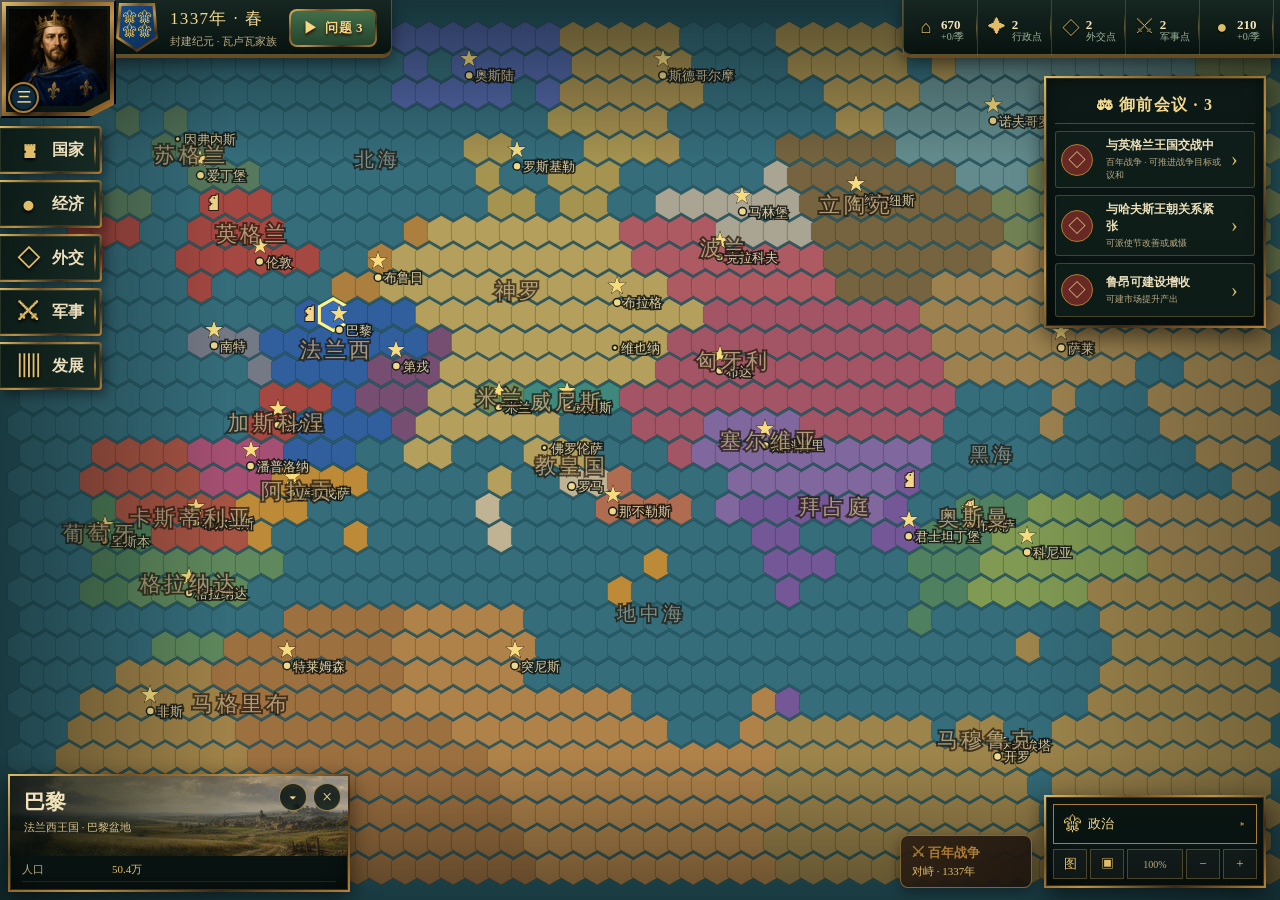
==== prototype/hifi/index.html @ 109cd319 "feat(struggle): 统一局势入口为右下角悬浮组件 + 统一局势界面 回应反馈 #1/#2：把分散的局势入口（军事作战室 / 御前会议国家使命·世界局势） 收拢成单一入口。  #1 浮窗入口" ====
<!doctype html>
<html lang="zh-CN">
<head>
  <meta charset="utf-8">
  <meta name="viewport" content="width=device-width, initial-scale=1, viewport-fit=cover">
  <title>帝国的代价｜高保真界面原型</title>
  <link rel="stylesheet" href="styles/tokens.css">
  <link rel="stylesheet" href="styles/layout.css">
  <link rel="stylesheet" href="styles/components.css">
</head>
<body>
  <main class="game-shell" id="game">
    <section class="map-stage" aria-label="欧洲与北非地图">
      <svg class="map-svg" id="mapSvg" viewBox="0 0 1050 720" preserveAspectRatio="xMidYMid slice" aria-label="真实轮廓六边形地图"></svg>
      <div class="map-wash"></div>
    </section>

    <button class="ruler-plaque" id="rulerPlaque" aria-label="查看法兰西王国">
      <img class="ruler-portrait" id="rulerPortrait" src="../../assets/ui/ruler-philip-vi.png" alt="腓力六世">
      <span class="ruler-level">三</span>
    </button>

    <header class="top-command-bar">
      <div class="chronicle">
        <div class="shield" id="countryShield" aria-label="法兰西王国盾徽"><span>⚜</span><span>⚜</span><span>⚜</span><span>⚜</span></div>
        <div class="date-plaque">
          <div class="date-main" id="dateMain">1337年 · 春</div>
          <div class="date-era" id="dateEra">封建纪元 · 瓦卢瓦王朝</div>
        </div>
        <button class="season-control" id="seasonControl" type="button" title="结束季度">
          <span class="season-icon" id="seasonIcon">▶</span>
          <span class="season-text" id="seasonText">结束季度</span>
        </button>
      </div>
      <div class="resource-strip" aria-label="国家资源">
        <div class="resource-token" data-resource="food"><span class="resource-icon">⌂</span><span class="resource-total">120</span><span class="resource-trend">粮食</span></div>
        <div class="resource-token" data-resource="administrative"><span class="resource-icon">✦</span><span class="resource-total">4</span><span class="resource-trend">行政点</span></div>
        <div class="resource-token" data-resource="diplomatic"><span class="resource-icon">◇</span><span class="resource-total">3</span><span class="resource-trend">外交点</span></div>
        <div class="resource-token" data-resource="militaryPoint"><span class="resource-icon">⚔</span><span class="resource-total">3</span><span class="resource-trend">军事点</span></div>
        <div class="resource-token" data-resource="money"><span class="resource-icon">●</span><span class="resource-total">812</span><span class="resource-trend">金钱</span></div>
        <div class="resource-token" data-resource="military"><span class="resource-icon">▣</span><span class="resource-total">240</span><span class="resource-trend">军需</span></div>
        <div class="resource-token" data-resource="legitimacy"><span class="resource-icon">♛</span><span class="resource-total">78</span><span class="resource-trend">合法性</span></div>
      </div>
    </header>

    <nav class="system-rail" aria-label="主要系统">
      <button class="system-button" data-system="国家"><span class="system-glyph">♜</span><span class="system-label">国家</span></button>
      <button class="system-button" data-system="经济"><span class="system-glyph">●</span><span class="system-label">经济</span></button>
      <button class="system-button" data-system="外交"><span class="system-glyph">◇</span><span class="system-label">外交</span></button>
      <button class="system-button" data-system="军事"><span class="system-glyph">⚔</span><span class="system-label">军事</span></button>
      <button class="system-button" data-system="发展"><span class="system-glyph">▥</span><span class="system-label">发展</span></button>
    </nav>

    <aside class="system-drawer metal-frame rivet" id="systemDrawer" aria-hidden="true">
      <div class="drawer-title"><span id="drawerTitle">国家</span><button class="drawer-close" id="drawerClose" aria-label="关闭">×</button></div>
      <div id="drawerBody"></div>
    </aside>

    <aside class="issue-panel metal-frame" id="issuePanel">
      <div class="issue-heading" id="issueHeading">问题与对象</div>
      <div id="issueList"></div>
    </aside>
    <aside class="army-drawer metal-frame" id="armyDrawer" aria-hidden="true">
      <div class="drawer-title"><span id="armyDrawerTitle">军团</span><button class="drawer-close" id="armyDrawerClose" aria-label="关闭">×</button></div>
      <div id="armyDrawerBody"></div>
    </aside>

    <aside class="province-panel metal-frame province-mini" id="provincePanel" aria-hidden="false">
      <div class="province-banner" id="provinceBanner">
        <button class="province-close" id="provinceClose" type="button" aria-label="关闭地块详情" title="关闭地块详情">×</button>
        <button class="province-toggle" id="provinceToggle" type="button" data-province-toggle aria-label="展开地块详情" title="展开地块详情">▾</button>
        <div class="province-name" id="provinceName">巴黎</div>
        <div class="province-region" id="provinceRegion">法兰西王国 · 巴黎盆地</div>
      </div>
      <div class="province-data">
        <div class="data-row"><span>气候</span><b id="provinceClimate">温带</b><i></i></div>
        <div class="data-row"><span>人口</span><b id="provincePopulation">50.4万</b><i></i></div>
        <div class="data-row"><span>产出</span><b id="provinceOutput">谷物</b><i></i></div>
        <div class="data-row"><span>控制度</span><b id="provinceControl">85%</b><i></i></div>
        <div class="data-row"><span>发展度</span><b id="provinceDevelopment">64</b><i></i></div>
        <div class="data-row"><span>文化</span><b id="provinceCulture">法兰西</b><i></i></div>
        <div class="data-row"><span>宗教</span><b id="provinceReligion">天主教</b><i></i></div>
      </div>
      <div class="province-actions" id="provinceActions"></div>
    </aside>

    <aside class="map-tools metal-frame">
      <button class="mode-dial-current" id="modeDialCurrent" type="button" data-mode-dial title="切换地图模式"><span>⚜</span>政治<i class="mode-dial-caret">▸</i></button>
      <div class="mode-dial" id="modeDial">
        <div class="mode-group">
          <div class="mode-group-title">政治</div>
          <button class="lens active" data-mode="political"><span>⚜</span>政治</button>
          <button class="lens" data-mode="government"><span>◆</span>政体</button>
          <button class="lens" data-mode="dynasty"><span>♛</span>家族</button>
          <button class="lens" data-mode="estates"><span>♟</span>阶层</button>
          <button class="lens" data-mode="religion"><span>✝</span>宗教</button>
        </div>
        <div class="mode-group">
          <div class="mode-group-title">地理</div>
          <button class="lens" data-mode="terrain"><span>▲</span>地形</button>
        </div>
        <div class="mode-group">
          <div class="mode-group-title">经济</div>
          <button class="lens" data-mode="population"><span>人</span>人口</button>
          <button class="lens" data-mode="goods"><span>●</span>产出</button>
          <button class="lens" data-mode="trade"><span>⇄</span>贸易</button>
        </div>
        <div class="mode-group">
          <div class="mode-group-title">军事</div>
          <button class="lens" data-mode="military"><span>⚔</span>军事</button>
        </div>
      </div>
      <div class="mini-map collapsed" id="miniMap">
        <svg class="mini-map-svg" id="miniMapSvg" viewBox="0 0 1050 720" aria-label="地图缩略图"></svg>
      </div>
      <div class="map-tool-footer">
        <button id="legendToggle" title="展开图例">图</button>
        <button id="miniMapToggle" title="展开/收起缩略图">▣</button>
        <span class="zoom-readout" id="zoomReadout">100%</span>
        <button id="zoomOut" title="缩小">−</button>
        <button id="zoomIn" title="放大">+</button>
      </div>
      <div class="map-legend" id="mapLegend"></div>
    </aside>

    <aside class="struggle-dock" id="struggleDock" aria-label="当前局势"></aside>

    <div class="toast metal-frame" id="toast" role="status"></div>
  </main>

  <div class="modal-layer" id="countryModal" aria-hidden="true">
    <section class="state-dialog metal-frame" role="dialog" aria-modal="true" aria-labelledby="countryModalTitle">
      <button class="dialog-close" data-close-dialog="countryModal" aria-label="关闭">×</button>
      <header class="state-dialog-head">
        <div class="dialog-emblem" id="countryModalEmblem">⚜</div>
        <div><h2 id="countryModalTitle">法兰西王国</h2><p id="countryModalSubtitle"></p></div>
      </header>
      <div class="state-dialog-body" id="countryModalBody"></div>
      <footer class="state-dialog-actions"><button class="dialog-command" id="openCountrySelect">切换国家</button></footer>
    </section>
  </div>

  <div class="modal-layer" id="countrySelectModal" aria-hidden="true">
    <section class="country-select-dialog metal-frame" role="dialog" aria-modal="true" aria-labelledby="countrySelectTitle">
      <button class="dialog-close" data-close-dialog="countrySelectModal" aria-label="关闭">×</button>
      <header><h2 id="countrySelectTitle">选择扮演国家</h2></header>
      <input class="country-search" id="countrySearch" type="search" placeholder="搜索国家或政体">
      <div class="country-choice-strip" id="countryChoiceStrip"></div>
      <div class="country-choice-preview" id="countryChoicePreview"></div>
      <footer class="state-dialog-actions"><button class="dialog-command primary" id="confirmCountryChoice">确认国家</button></footer>
    </section>
  </div>

  <div class="modal-layer" id="leaderElectionModal" aria-hidden="true">
    <section class="state-dialog metal-frame" role="dialog" aria-modal="true" aria-labelledby="leaderElectionTitle">
      <header><h2 id="leaderElectionTitle">选举国家领导人</h2><p id="leaderElectionReason"></p></header>
      <div class="leader-candidate-list" id="leaderCandidateList"></div>
    </section>
  </div>
  <div class="modal-layer" id="councilModal" aria-hidden="true">
    <section class="state-dialog metal-frame" role="dialog" aria-modal="true" aria-labelledby="councilTitle">
      <button class="dialog-close" data-close-dialog="councilModal" aria-label="关闭">×</button>
      <header class="council-head">
        <span class="council-emblem" aria-hidden="true">⚖</span>
        <div class="council-head-text"><h2 id="councilTitle">御前会议</h2><p id="councilSubtitle"></p></div>
      </header>
      <div class="state-dialog-body council-body" id="councilBody"></div>
    </section>
  </div>
  <div class="modal-layer" id="seasonSummaryModal" aria-hidden="true">
    <section class="state-dialog metal-frame" role="dialog" aria-modal="true" aria-labelledby="seasonSummaryTitle">
      <button class="dialog-close" data-close-dialog="seasonSummaryModal" aria-label="关闭">×</button>
      <header class="council-head">
        <span class="council-emblem" aria-hidden="true">§</span>
        <div class="council-head-text"><h2 id="seasonSummaryTitle">本季总结</h2><p id="seasonSummarySubtitle"></p></div>
      </header>
      <div class="state-dialog-body council-body" id="seasonSummaryBody"></div>
    </section>
  </div>
  <div class="modal-layer" id="struggleModal" aria-hidden="true">
    <section class="state-dialog struggle-window metal-frame" role="dialog" aria-modal="true" aria-labelledby="struggleTitle">
      <button class="dialog-close" data-close-dialog="struggleModal" aria-label="关闭">×</button>
      <header class="struggle-banner" id="struggleBanner">
        <div class="struggle-banner-crest" aria-hidden="true">⚔</div>
        <div class="struggle-banner-text"><h2 id="struggleTitle">局势</h2><p id="struggleEra"></p></div>
      </header>
      <div class="struggle-body" id="struggleBody"></div>
    </section>
  </div>
  <div class="modal-layer" id="historyEventModal" aria-hidden="true">
    <section class="state-dialog metal-frame" role="dialog" aria-modal="true" aria-labelledby="historyEventTitle">
      <header><h2 id="historyEventTitle"></h2></header>
      <div class="state-dialog-body" id="historyEventBody"></div>
    </section>
  </div>

  <div class="orientation"><div><strong>请横屏体验</strong><br><small>地图与界面以横屏操作为准。</small></div></div>

  <script src="scripts/data/geography.js?v=4"></script>
  <script src="scripts/data/countries.js?v=4"></script>
  <script src="scripts/data/codex.js?v=6"></script>
  <script src="scripts/data/rules.js?v=4"></script>
  <script src="scripts/data/trade.js?v=1"></script>
  <script src="scripts/engine/world.js?v=5"></script>
  <script src="scripts/engine/turn.js?v=5"></script>
  <script src="scripts/engine/politics.js?v=10"></script>
  <script src="scripts/engine/economy.js?v=11"></script>
  <script src="scripts/engine/diplomacy.js?v=9"></script>
  <script src="scripts/engine/warfare.js?v=12"></script>
  <script src="scripts/engine/trade.js?v=4"></script>
  <script src="scripts/engine/history.js?v=19"></script>
  <script src="scripts/engine/struggle.js?v=5"></script>
  <script src="scripts/engine/objectives.js?v=2"></script>
  <script src="scripts/engine/proposals.js?v=3"></script>
  <script src="scripts/engine/narrative.js?v=1"></script>
  <script src="scripts/engine/strategy.js?v=3"></script>
  <script src="scripts/ui/store.js?v=4"></script>
  <script src="scripts/ui/map.js?v=11"></script>
  <script src="scripts/ui/widgets.js?v=2"></script>
  <script src="scripts/ui/drawers.js?v=27"></script>
  <script src="scripts/ui/codex.js?v=2"></script>
  <script src="scripts/ui/dialogs.js?v=24"></script>
  <script src="scripts/main.js?v=26"></script>
</body>
</html>
---- prototype/hifi/styles/tokens.css ----
:root {
  --iron-0: #07100e;
  --iron-1: #0d1a17;
  --iron-2: #172823;
  --gold-0: #6d4a1e;
  --gold-1: #ad7b32;
  --gold-2: #e0bd68;
  --gold-3: #f2d991;
  --enamel: #123651;
  --enamel-bright: #1e5072;
  --paper: #d9c28a;
  --cream: #f1e2ba;
  --muted: #b9ab84;
  --danger: #7f241f;
  --danger-hi: #b34736;
  --success: #315d3c;
  --top-h: 58px;
  --rail-w: 108px;
  --frame: linear-gradient(145deg, #e0bd68 0, #75501f 24%, #c09243 48%, #3d2914 74%, #b98235 100%);
  --shadow: 0 8px 22px rgba(0, 0, 0, .55);
  --ease: cubic-bezier(.16, 1, .3, 1);
}

* { box-sizing: border-box; }
html, body { width: 100%; height: 100%; margin: 0; overflow: hidden; }
---- prototype/hifi/styles/layout.css ----
/* Reserved for structural layout rules added during mechanism integration. */
---- prototype/hifi/styles/components.css ----
body {
  background: #0b1614;
  color: var(--cream);
  font-family: "Songti SC", "STSong", "Noto Serif CJK SC", serif;
  user-select: none;
}
button { color: inherit; font: inherit; }
button:focus-visible { outline: 2px solid var(--gold-3); outline-offset: 2px; }

.game-shell {
  position: relative;
  width: 100%;
  height: 100%;
  min-width: 760px;
  min-height: 360px;
  overflow: hidden;
  isolation: isolate;
  background: #0d2426;
}

.map-stage { position: absolute; inset: 0; overflow: hidden; background: #183b42; }
.map-svg { width: 100%; height: 100%; display: block; touch-action: none; cursor: grab; }
.map-svg:active { cursor: grabbing; }
.map-sea-base { fill: #285d69; }
.map-hex {
  stroke: rgba(23, 30, 25, .34);
  stroke-width: .8;
  vector-effect: non-scaling-stroke;
  transition: filter 100ms ease;
}
.map-hex:hover { filter: brightness(1.18); }
.map-hex.sea { stroke: rgba(9, 35, 42, .3); }
.map-hex.selected {
  stroke: #f5d36f;
  stroke-width: 3;
  filter: brightness(1.16);
}
.map-city-dot { fill: #f0d789; stroke: #17201b; stroke-width: 1.2; }
.map-city-dot, .map-capital-star { pointer-events: none; }
.map-capital-star {
  fill: #f7dc7f;
  stroke: #1b140a;
  stroke-width: .5;
  font-size: 16px;
  text-anchor: middle;
  paint-order: stroke;
}
.map-city-label {
  fill: rgba(247, 230, 184, .88);
  stroke: rgba(18, 20, 15, .85);
  stroke-width: 2.5;
  paint-order: stroke;
  font-size: 10px;
  pointer-events: none;
}
.map-world-label {
  fill: rgba(245, 224, 174, .62);
  stroke: rgba(35, 24, 12, .72);
  stroke-width: 3;
  paint-order: stroke;
  text-anchor: middle;
  font-size: 17px;
  letter-spacing: 3px;
  pointer-events: none;
}
.map-world-label.sea-label { fill: rgba(191, 217, 213, .56); font-size: 15px; }
.map-wash {
  position: absolute;
  inset: 0;
  pointer-events: none;
  background:
    linear-gradient(90deg, rgba(5, 11, 9, .42), transparent 18%, transparent 80%, rgba(5, 11, 9, .26)),
    linear-gradient(180deg, rgba(4, 9, 8, .48), transparent 18%, transparent 84%, rgba(4, 9, 8, .42));
}
.map-wash { z-index: 1; }
.country-name, .sea-name {
  position: absolute;
  z-index: 2;
  pointer-events: none;
  text-shadow: 0 2px 4px #000, 0 0 8px #000;
}
.country-name { color: rgba(246, 226, 174, .88); font-size: clamp(15px, 1.35vw, 24px); }
.sea-name { color: rgba(220, 211, 181, .68); font-size: clamp(12px, 1vw, 18px); letter-spacing: .22em; }
.name-france { left: 30%; top: 45%; font-size: clamp(23px, 2.25vw, 42px); letter-spacing: .18em; }
.name-england { left: 26%; top: 27%; }
.name-hre { left: 48%; top: 37%; }
.name-byzantium { left: 63%; top: 67%; }
.sea-atlantic { left: 12%; top: 44%; }
.sea-med { left: 47%; top: 74%; }

.metal-frame {
  border: 2px solid transparent;
  background:
    linear-gradient(var(--iron-1), var(--iron-0)) padding-box,
    var(--frame) border-box;
  box-shadow:
    inset 0 0 0 1px rgba(255, 227, 152, .16),
    inset 0 0 18px rgba(0, 0, 0, .48),
    var(--shadow);
}
.rivet::before, .rivet::after {
  content: "";
  position: absolute;
  width: 5px;
  height: 5px;
  border-radius: 50%;
  background: radial-gradient(circle at 35% 30%, #f0d58c, #745021 66%, #25180b 70%);
  box-shadow: 0 1px 2px #000;
}

/* 顶栏改为透明容器：左右各一个独立 HUD 牌，中间留白透出地图、不再遮挡。 */
.top-command-bar {
  position: absolute;
  z-index: 20;
  top: 0;
  left: 102px;
  right: 0;
  display: flex;
  align-items: flex-start;
  justify-content: space-between;
  pointer-events: none;
  background: none;
  border: 0;
  box-shadow: none;
}
.shield {
  position: relative;
  width: 42px;
  height: 49px;
  flex: 0 0 42px;
  display: grid;
  grid-template-columns: repeat(2, 1fr);
  place-items: center;
  padding: 8px 6px 13px;
  clip-path: polygon(7% 0, 93% 0, 100% 72%, 50% 100%, 0 72%);
  background: var(--frame);
  color: #e9c34f;
  font-size: 14px;
  line-height: 1;
  filter: drop-shadow(0 2px 3px #000);
}
.shield::before {
  content: "";
  position: absolute;
  inset: 3px;
  z-index: -1;
  clip-path: inherit;
  background: linear-gradient(145deg, #174b87, #092c58);
}

/* 左侧 HUD 牌：盾徽 + 日期 + 结束季度按钮，用 gap 排布避免重合。 */
.chronicle {
  display: flex;
  align-items: center;
  gap: 12px;
  flex: 0 0 auto;
  min-width: 0;
  height: var(--top-h);
  padding: 0 14px;
  pointer-events: auto;
  background: linear-gradient(180deg, rgba(23, 39, 34, .99), rgba(7, 17, 14, .99));
  border-right: 1px solid rgba(214, 174, 89, .34);
  border-bottom: 3px solid var(--gold-0);
  border-bottom-right-radius: 10px;
  box-shadow: inset 0 -1px rgba(230, 190, 100, .38), 0 5px 16px rgba(0,0,0,.46);
}
.date-plaque {
  display: grid;
  place-content: center;
  text-align: left;
}
.date-main { color: var(--gold-3); font-size: 17px; letter-spacing: .08em; }
.date-era { margin-top: 4px; color: var(--muted); font-size: 11px; }

/* 右侧 HUD 牌：资源单行不换行，内容宽度靠右，中间透出地图。 */
.resource-strip {
  display: flex;
  flex-wrap: nowrap;
  align-items: stretch;
  flex: 0 0 auto;
  min-width: 0;
  height: var(--top-h);
  padding-right: 5px;
  pointer-events: auto;
  background: linear-gradient(180deg, rgba(23, 39, 34, .99), rgba(7, 17, 14, .99));
  border-left: 1px solid rgba(214, 174, 89, .34);
  border-bottom: 3px solid var(--gold-0);
  border-bottom-left-radius: 10px;
  box-shadow: inset 0 -1px rgba(230, 190, 100, .38), 0 5px 16px rgba(0,0,0,.46);
}
.resource-token {
  position: relative;
  min-width: 0;
  flex: 0 0 74px;
  display: grid;
  grid-template-columns: 20px auto;
  grid-template-rows: 22px 15px;
  place-content: center;
  column-gap: 5px;
  border-left: 1px solid rgba(214, 174, 89, .24);
}
.resource-token::after {
  content: "";
  position: absolute;
  right: 0;
  top: 13px;
  bottom: 13px;
  width: 1px;
  background: linear-gradient(transparent, rgba(235,199,113,.38), transparent);
}
.resource-icon {
  grid-row: 1 / 3;
  align-self: center;
  color: var(--gold-2);
  font-family: Georgia, serif;
  font-size: 18px;
  text-align: center;
  text-shadow: 0 1px 2px #000;
}
.resource-total {
  align-self: end;
  color: #f5e6bc;
  font: 700 13px/1 Georgia, serif;
}
.resource-trend { color: #9fb499; font: 10px/1.2 Georgia, serif; }

.ruler-plaque {
  position: absolute;
  z-index: 24;
  top: 0;
  left: 0;
  width: 116px;
  height: 118px;
  cursor: pointer;
  clip-path: polygon(0 0, 100% 0, 100% 88%, 76% 100%, 0 100%);
  background: var(--frame);
  filter: drop-shadow(4px 5px 7px rgba(0,0,0,.6));
}
.ruler-plaque::before {
  content: "";
  position: absolute;
  inset: 4px;
  clip-path: inherit;
  background: #0b1714;
}
.ruler-plaque.portrait-placeholder::before {
  content: attr(data-monogram);
  display: grid;
  place-items: center;
  color: var(--gold-bright);
  font: 700 28px/1 var(--font-display);
  background: radial-gradient(circle at 50% 35%, #37545a, #172a2d 72%);
}
.ruler-portrait {
  position: absolute;
  inset: 7px 7px 10px;
  width: calc(100% - 14px);
  height: calc(100% - 17px);
  object-fit: cover;
  object-position: 50% 23%;
  clip-path: polygon(0 0, 100% 0, 100% 84%, 73% 100%, 0 100%);
  filter: contrast(1.03) saturate(.9);
}
.ruler-level {
  position: absolute;
  z-index: 2;
  left: 6px;
  bottom: 3px;
  width: 31px;
  height: 31px;
  display: grid;
  place-items: center;
  border: 2px solid var(--gold-1);
  border-radius: 50%;
  background: #102b3e;
  color: var(--gold-3);
  font: 700 14px Georgia, serif;
  box-shadow: inset 0 0 0 2px #07120f, 0 2px 4px #000;
}

.system-rail {
  position: absolute;
  z-index: 18;
  top: 126px;
  left: 0;
  width: var(--rail-w);
  display: flex;
  flex-direction: column;
  gap: 6px;
}
.system-button {
  position: relative;
  width: 102px;
  height: 48px;
  display: grid;
  grid-template-columns: 37px 1fr;
  align-items: center;
  padding: 0 10px;
  border: 2px solid transparent;
  border-left: 0;
  border-radius: 0 4px 4px 0;
  background:
    linear-gradient(100deg, #0c1b17, #172a24) padding-box,
    var(--frame) border-box;
  box-shadow: inset 0 0 0 1px rgba(244,219,148,.12), 4px 5px 12px rgba(0,0,0,.42);
  cursor: pointer;
  color: #eddfbd;
  transition: width 160ms var(--ease), background 160ms ease;
}
.system-button::before {
  content: "";
  position: absolute;
  top: 7px;
  right: 4px;
  bottom: 7px;
  width: 2px;
  background: linear-gradient(transparent, var(--gold-1), transparent);
}
.system-button:hover, .system-button.active {
  width: 108px;
  background:
    linear-gradient(100deg, #12324a, #0c2233) padding-box,
    var(--frame) border-box;
}
.system-glyph {
  color: var(--gold-2);
  font: 700 23px/1 Georgia, "Songti SC", serif;
  text-align: center;
  text-shadow: 0 2px 3px #000;
}
.system-label { font-size: 16px; font-weight: 700; letter-spacing: .05em; }

.system-drawer {
  position: absolute;
  z-index: 17;
  top: 126px;
  left: 118px;
  width: 286px;
  max-height: calc(100vh - 150px);
  padding: 12px;
  overflow-y: auto;
  opacity: 0;
  visibility: hidden;
  pointer-events: none;
  transform: translateX(-24px);
  transition: opacity 160ms ease, transform 220ms var(--ease);
}
.system-drawer.open { opacity: 1; visibility: visible; pointer-events: auto; transform: translateX(0); }
/* 隐藏原生滚动条（与金属 UI 不搭），保留滚动功能。 */
.system-drawer, .army-drawer, .drawer-scroll-list { scrollbar-width: none; -ms-overflow-style: none; }
.system-drawer::-webkit-scrollbar,
.army-drawer::-webkit-scrollbar,
.drawer-scroll-list::-webkit-scrollbar { width: 0; height: 0; display: none; }
.drawer-title {
  display: flex;
  align-items: center;
  min-height: 44px;
  padding: 0 10px;
  border-bottom: 1px solid rgba(214,174,89,.3);
  color: var(--gold-3);
  font-size: 20px;
  font-weight: 700;
}
.drawer-close { margin-left: auto; border: 0; background: transparent; cursor: pointer; font-size: 22px; }
.drawer-row {
  display: grid;
  grid-template-columns: minmax(0, 1fr) minmax(0, 56%);
  align-items: center;
  column-gap: 10px;
  min-height: 42px;
  padding: 5px 0;
  border-bottom: 1px solid rgba(214,174,89,.14);
  color: #dcd1b4;
  font-size: 13px;
}
.drawer-row span { color: var(--gold-2); }
.drawer-row.ledger-neg b { color: var(--danger-hi); }
/* 右侧详情列：右对齐、可换行、按词换行，避免长说明挤压标签或异常断行 */
.drawer-row > span:last-child {
  text-align: right;
  font-size: 12px;
  line-height: 1.35;
  white-space: normal;
  overflow-wrap: break-word;
}
.drawer-row.political-action {
  width: 100%;
  border-top: 0;
  border-right: 0;
  border-left: 0;
  background: transparent;
  cursor: pointer;
  text-align: left;
}
/* B3：动作按钮下方成本/预期小字，及不可行态置灰 */
.action-preview {
  margin: -2px 0 4px;
  padding: 0 0 4px;
  font-size: 11px;
  line-height: 1.3;
  color: rgba(220, 209, 180, .62);
  border-bottom: 1px solid rgba(214,174,89,.14);
}
.action-preview.action-blocked {
  color: var(--danger-hi, #d9685b);
}
.drawer-row.political-action.action-disabled,
.drawer-row.political-action:disabled {
  opacity: .45;
  cursor: not-allowed;
}
.drawer-tabs {
  display: flex;
  gap: 4px;
  position: sticky;
  top: 0;
  z-index: 3;
  /* 满宽不透明条：盖住滚动到下方的内容，避免 tab 与正文重叠 */
  margin: 0 -12px 4px;
  padding: 6px 12px 8px;
  background: var(--iron-1);
  border-bottom: 1px solid rgba(214,174,89,.18);
}
.drawer-tab {
  flex: 1;
  padding: 7px 0;
  border: 1px solid rgba(214,174,89,.22);
  border-radius: 6px;
  background: transparent;
  color: #cdbf9c;
  font-size: 12px;
  cursor: pointer;
}
.drawer-tab:hover { color: var(--gold-2); }
.drawer-tab.active {
  border-color: var(--gold-3);
  background: rgba(173,123,50,.2);
  color: var(--gold-3);
}
.drawer-subtitle { padding: 12px 0 5px; color: var(--gold-2); font-size: 11px; }

/* 局势浮窗入口：右下角地图工具左侧的悬浮组件，一张卡=一个局势（统一入口，反馈 #1）。 */
.struggle-dock {
  position: absolute;
  z-index: 14;
  right: 248px;          /* 地图工具宽 222 + 14 + 间距 */
  bottom: 12px;
  display: flex;
  flex-direction: column;
  gap: 6px;
  pointer-events: none;  /* 空时不挡地图；有卡时卡自身恢复命中 */
}
.struggle-dock-card {
  pointer-events: auto;
  display: flex;
  flex-direction: column;
  gap: 2px;
  min-width: 132px;
  padding: 8px 11px;
  border: 1px solid rgba(214,174,89,.5);
  border-radius: 8px;
  background: linear-gradient(135deg, rgba(46,32,20,.94), rgba(28,20,14,.94));
  color: var(--gold-2);
  cursor: pointer;
  box-shadow: 0 4px 14px rgba(0,0,0,.4);
  text-align: left;
}
.struggle-dock-card:hover { border-color: var(--gold-1); }
.struggle-dock-name { color: var(--gold-1); font-weight: 600; font-size: 13px; }
.struggle-dock-phase { font-size: 11px; }

/* 统一局势界面：顶部纹章横幅（CSS 绘制，预留背景图槽位 --struggle-bg）+ 左右两阵营 + 中间诱因/结局/使命/决议。 */
.struggle-window { max-width: 880px; width: min(92vw, 880px); }
.struggle-banner {
  display: flex;
  align-items: center;
  gap: 14px;
  padding: 16px 18px;
  border-radius: 8px 8px 0 0;
  color: #f3e6c4;
  background:
    var(--struggle-bg, none),
    radial-gradient(circle at 12% 30%, rgba(214,174,89,.28), transparent 42%),
    repeating-linear-gradient(45deg, rgba(120,30,30,.30) 0 14px, rgba(60,16,16,.30) 14px 28px),
    linear-gradient(120deg, #3a1414, #241018 60%, #14202c);
  background-size: cover;
}
.struggle-banner-crest {
  font-size: 30px;
  width: 46px; height: 46px;
  display: grid; place-items: center;
  border: 1px solid rgba(214,174,89,.6);
  border-radius: 50%;
  background: rgba(0,0,0,.3);
}
.struggle-banner-text h2 { margin: 0; color: var(--gold-1); }
.struggle-banner-text p { margin: 3px 0 0; font-size: 12px; color: #d8c79a; }
.struggle-body { padding: 14px 4px 4px; }
.struggle-arena { display: grid; grid-template-columns: 1fr 1.7fr 1fr; gap: 12px; align-items: start; }
.struggle-camp {
  border: 1px solid rgba(214,174,89,.25);
  border-radius: 8px;
  padding: 8px;
  background: rgba(0,0,0,.18);
}
.struggle-camp--ours { border-color: rgba(120,190,140,.55); background: rgba(40,70,50,.22); }
.struggle-camp-anchor { color: var(--gold-1); font-weight: 600; font-size: 13px; padding-bottom: 6px; border-bottom: 1px solid rgba(214,174,89,.2); margin-bottom: 6px; }
.struggle-camp-member { font-size: 12px; color: var(--gold-2); padding: 3px 0; }
.struggle-camp-member.dim { color: var(--muted); }
.struggle-center { display: flex; flex-direction: column; gap: 3px; }
.struggle-section-title { color: var(--gold-2); font-size: 11px; letter-spacing: .04em; padding: 8px 0 3px; }
.struggle-meter { display: grid; grid-template-columns: 64px 1fr 44px; align-items: center; gap: 6px; font-size: 12px; color: var(--gold-2); }
.struggle-meter.is-current { color: var(--gold-1); font-weight: 600; }
.struggle-meter i { display: block; height: 6px; border-radius: 3px; background: rgba(214,174,89,.16); overflow: hidden; }
.struggle-meter i b { display: block; height: 100%; background: linear-gradient(90deg, #b8893a, #e0bd68); }
.struggle-meter small { text-align: right; color: var(--muted); }
.struggle-endings { display: grid; grid-template-columns: 1fr 1fr; gap: 6px; }
.struggle-ending { border: 1px solid rgba(214,174,89,.22); border-radius: 6px; padding: 6px 8px; }
.struggle-ending b { display: block; color: var(--gold-1); font-size: 12px; }
.struggle-ending small { color: var(--muted); font-size: 11px; }
.struggle-stage { display: flex; justify-content: space-between; align-items: center; font-size: 12px; padding: 3px 4px; border-radius: 4px; }
.struggle-stage--done { color: #8fce9d; }
.struggle-stage--active { color: var(--gold-1); background: rgba(224,189,104,.1); }
.struggle-stage--todo { color: var(--muted); }
.struggle-stage small { font-size: 10px; }
.struggle-decisions { display: flex; flex-wrap: wrap; gap: 6px; }
.struggle-decision {
  display: flex; flex-direction: column; gap: 1px;
  min-width: 120px; padding: 7px 10px;
  border: 1px solid rgba(214,174,89,.5); border-radius: 6px;
  background: rgba(46,32,20,.6); color: var(--gold-1);
  cursor: pointer; text-align: left; font-size: 13px;
}
.struggle-decision:hover:not(:disabled) { border-color: var(--gold-1); }
.struggle-decision small { color: var(--gold-2); font-size: 10px; }
.struggle-decision:disabled, .struggle-decision.dim { opacity: .45; cursor: not-allowed; filter: grayscale(.5); }
.struggle-neutral { padding: 10px 4px 2px; font-size: 11px; color: var(--muted); text-align: center; }
@media (max-width: 1180px) { .struggle-dock { right: 254px; } }
@media (max-width: 900px) and (orientation: landscape) { .struggle-dock { right: 208px; } }
.codex-term {
  justify-self: start;
  width: fit-content;
  border-bottom: 1px dashed rgba(224,189,104,.6);
  cursor: help;
}
.codex-pop {
  position: fixed;
  z-index: 60;
  max-width: 280px;
  padding: 12px 14px;
  border: 1px solid var(--gold-1);
  border-radius: 8px;
  background: #211a10;
  color: #ddd0b2;
  font-size: 12px;
  line-height: 1.5;
  box-shadow: 0 10px 28px rgba(0,0,0,.5);
  opacity: 0;
  pointer-events: none;
  transition: opacity .12s ease;
}
.codex-pop.open { opacity: 1; pointer-events: auto; }
.codex-pop.codex-pop-tip { max-width: 210px; }
.codex-pop.codex-pop-tip p { margin: 0; }
.codex-pop .codex-title { display: block; margin-bottom: 6px; color: var(--gold-3); font-size: 13px; }
.codex-pop p { margin: 0 0 6px; }
.codex-pop .codex-block { margin-top: 6px; }
.codex-pop .codex-block strong { color: var(--gold-2); font-size: 11px; }
.codex-pop ul { margin: 3px 0 0; padding-left: 16px; }
.codex-pop li { margin: 1px 0; }
.drawer-scroll-list { max-height: 150px; overflow: auto; }
/* Task C7: 外交对象搜索框。 */
.diplo-search {
  width: 100%;
  margin: 2px 0 5px;
  padding: 5px 8px;
  border: 1px solid rgba(214, 174, 89, .35);
  border-radius: 6px;
  background: rgba(8, 19, 16, .55);
  color: var(--cream);
  font-size: 12px;
}
.diplo-search::placeholder { color: var(--muted); }
.estate-pie { display: block; margin: 8px auto 6px; }
.estate-pie path { stroke: #1a140c; stroke-width: 1; }
.estate-swatch { display: inline-block; width: 10px; height: 10px; border-radius: 2px; margin-right: 7px; vertical-align: middle; }

/* === 抽屉数据可视化基元（widgets.js） === */
.ui-meter {
  position: relative;
  display: inline-block;
  width: 92px;
  height: 9px;
  vertical-align: middle;
  border: 1px solid rgba(214,174,89,.3);
  border-radius: 5px;
  background: rgba(8,19,16,.65);
  overflow: hidden;
}
.ui-meter--mini { width: 28px; }
.ui-meter-fill { position: absolute; inset: 0 auto 0 0; border-radius: 5px; background: var(--gold-2); }
.ui-meter--green .ui-meter-fill { background: #5a9a55; }
.ui-meter--red .ui-meter-fill { background: #b34736; }
.ui-meter--blue .ui-meter-fill { background: #4f80a8; }
.ui-meter-mark { position: absolute; top: -2px; bottom: -2px; width: 1px; background: var(--cream); opacity: .7; }
.ui-diverge {
  position: relative;
  display: inline-block;
  width: 92px;
  height: 9px;
  vertical-align: middle;
  border: 1px solid rgba(214,174,89,.3);
  border-radius: 5px;
  background: rgba(8,19,16,.65);
  overflow: hidden;
}
.ui-diverge::before { content: ""; position: absolute; left: 50%; top: 0; bottom: 0; width: 1px; background: rgba(235,199,113,.5); }
.ui-diverge-fill { position: absolute; top: 0; bottom: 0; }
.ui-diverge--pos { background: #5a9a55; }
.ui-diverge--neg { background: #b34736; }
.ui-pips { display: inline-flex; gap: 3px; vertical-align: middle; }
.ui-pip { width: 9px; height: 9px; border: 1px solid rgba(214,174,89,.45); border-radius: 2px; background: rgba(8,19,16,.6); }
.ui-pip.on { background: var(--gold-2); border-color: var(--gold-3); }
.ui-radar { display: block; margin: 4px auto 2px; width: 132px; height: 132px; }
.ui-radar-grid { fill: rgba(214,174,89,.04); stroke: rgba(214,174,89,.2); stroke-width: .6; }
.ui-radar-spoke { stroke: rgba(214,174,89,.22); stroke-width: .6; }
.ui-radar-area { fill: rgba(173,123,50,.34); stroke: var(--gold-3); stroke-width: 1.4; }
.ui-radar-label { fill: var(--muted); font-size: 8px; }
.ui-checklist { display: inline-flex; flex-wrap: wrap; gap: 4px 8px; justify-content: flex-end; }
.ui-check { color: #b34736; font-size: 10px; }
.ui-check.met { color: #6fa84a; }
.ui-dot { display: inline-block; width: 9px; height: 9px; border-radius: 50%; margin-right: 6px; vertical-align: middle; box-shadow: 0 0 0 1px rgba(0,0,0,.4); }
.ui-segmented { display: flex; gap: 4px; margin: 2px 0 4px; }
.ui-segmented .political-action {
  flex: 1;
  min-height: 46px;
  margin: 0;
  padding: 4px 6px;
  display: flex;
  flex-direction: column;
  align-items: flex-start;
  justify-content: center;
  gap: 2px;
  border: 1px solid rgba(214,174,89,.22);
  border-radius: 6px;
}
.ui-segmented .political-action span { display: block; font-size: 9px; color: var(--muted); }
/* 图标命令按钮（军团整编等）：悬浮显示说明 */
.icon-cmd-row { display: flex; flex-wrap: wrap; gap: 8px; margin: 6px 0 2px; }
.icon-cmd {
  position: relative;
  min-width: 42px; height: 40px; padding: 0 10px;
  display: inline-flex; align-items: center; justify-content: center; gap: 5px;
  border: 1px solid rgba(214,174,89,.32); border-radius: 8px;
  background: rgba(173,123,50,.1); color: var(--gold-2);
  font-size: 13px; line-height: 1; cursor: pointer;
}
.icon-cmd.wide { font-size: 13px; }
.icon-cmd.primary { border-color: var(--gold-3); background: rgba(173,123,50,.26); color: var(--gold-3); }
.icon-cmd:hover { background: rgba(173,123,50,.32); color: var(--gold-3); }
.army-drawer {
  position: absolute;
  z-index: 18;
  top: 76px;
  right: 14px;
  width: 286px;
  max-height: calc(100vh - 170px);
  padding: 10px;
  overflow: auto;
  opacity: 0;
  visibility: hidden;
  pointer-events: none;
  transform: translateY(-12px);
  transition: opacity 160ms ease, transform 180ms var(--ease);
}
.army-drawer.open { opacity: 1; visibility: visible; pointer-events: auto; transform: translateY(0); }
.game-shell.army-open .issue-panel { opacity: 0; visibility: hidden; pointer-events: none; }
.game-shell.system-open .province-panel { opacity: 0; visibility: hidden; pointer-events: none; }
.map-army-marker {
  fill: #f1d58a;
  stroke: #2a1b12;
  stroke-width: 1.5px;
  paint-order: stroke;
  font-size: 18px;
  text-anchor: middle;
  cursor: pointer;
}

.issue-panel {
  position: absolute;
  z-index: 14;
  top: 76px;
  right: 14px;
  width: 222px;
  padding: 9px;
  max-height: calc(100vh - 160px);
  overflow: auto;
  transition: opacity 160ms ease, visibility 160ms ease;
}
.issue-heading {
  height: 37px;
  display: flex;
  align-items: center;
  justify-content: center;
  border-bottom: 1px solid rgba(214,174,89,.32);
  color: var(--gold-3);
  font-size: 16px;
  font-weight: 700;
  letter-spacing: .08em;
  cursor: pointer;
}
.issue-panel.issue-empty {
  width: 150px;
  padding: 4px 9px;
  max-height: none;
  overflow: visible;
}
.issue-panel.issue-empty .issue-heading {
  height: 28px;
  border-bottom: 0;
  font-size: 12px;
  letter-spacing: .04em;
  opacity: .82;
}
.issue-panel.issue-empty #issueList { display: none; }
.issue {
  width: 100%;
  min-height: 54px;
  display: grid;
  grid-template-columns: 38px 1fr 18px;
  align-items: center;
  gap: 7px;
  border: 1px solid rgba(214,174,89,.28);
  border-radius: 3px;
  margin-top: 7px;
  padding: 5px;
  background: rgba(16,31,26,.85);
  cursor: pointer;
  text-align: left;
}
.issue-symbol {
  width: 32px;
  height: 32px;
  display: grid;
  place-items: center;
  border: 1px solid var(--gold-1);
  border-radius: 50%;
  background: #682924;
  color: var(--gold-3);
  font-size: 18px;
}
.issue strong { display: block; color: #ede0bb; font-size: 12px; }
.issue small { display: block; margin-top: 2px; color: var(--muted); font-size: 9px; }
.issue-arrow { color: var(--gold-2); font-size: 20px; }

.province-panel {
  position: absolute;
  z-index: 13;
  left: 8px;
  bottom: 8px;
  width: 342px;
  overflow: hidden;
  transition: opacity 160ms ease, visibility 160ms ease;
}
.province-banner {
  position: relative;
  height: 80px;
  padding: 12px 14px;
  background:
    linear-gradient(90deg, rgba(6,14,12,.88), rgba(6,14,12,.1)),
    url("../../assets/terrain-banners/plains.png") center / cover;
}
.province-close {
  position: absolute;
  top: 7px;
  right: 7px;
  width: 28px;
  height: 28px;
  display: grid;
  place-items: center;
  border: 1px solid rgba(224, 189, 104, .65);
  border-radius: 50%;
  background: rgba(8, 19, 16, .82);
  color: var(--gold-3);
  cursor: pointer;
  font-size: 18px;
  line-height: 1;
}
.province-close:hover,
.province-close:focus-visible { background: #682924; }
.province-panel.closed {
  opacity: 0;
  visibility: hidden;
  pointer-events: none;
}
.province-name { color: var(--cream); font-size: 21px; font-weight: 700; }
.province-region { margin-top: 4px; color: var(--paper); font-size: 11px; }
.province-data { padding: 2px 12px 8px; }
.data-row {
  min-height: 24px;
  display: grid;
  grid-template-columns: 90px 1fr auto;
  align-items: center;
  border-bottom: 1px solid rgba(214,174,89,.14);
  font-size: 11px;
}
.data-row span { color: var(--muted); }
.data-row b { color: var(--gold-2); font-weight: 400; }
/* Task C4: 地块面板默认迷你卡——只显地名 + 人口，点 ▾ 展开完整详情，恢复地图主角地位。 */
.province-toggle {
  position: absolute;
  top: 7px;
  right: 41px;
  width: 28px;
  height: 28px;
  display: grid;
  place-items: center;
  border: 1px solid rgba(224, 189, 104, .65);
  border-radius: 50%;
  background: rgba(8, 19, 16, .82);
  color: var(--gold-3);
  cursor: pointer;
  font-size: 15px;
  line-height: 1;
}
.province-toggle:hover,
.province-toggle:focus-visible { background: rgba(224, 189, 104, .22); }
.province-mini .province-data .data-row { display: none; }
.province-mini .province-data .data-row:nth-child(2) { display: grid; }
.province-mini .province-actions { display: none; }
.province-actions { display: grid; grid-template-columns: repeat(4, 1fr); gap: 5px; padding: 0 8px 8px; }
.province-action {
  height: 50px;
  border: 1px solid var(--gold-1);
  border-radius: 3px;
  background: linear-gradient(#172a24, #0b1815);
  cursor: pointer;
  color: var(--cream);
  font-size: 12px;
}
.province-action span { display: block; color: var(--gold-2); font-size: 23px; line-height: 26px; }

.map-tools {
  position: absolute;
  z-index: 14;
  right: 14px;
  bottom: 12px;
  width: 222px;
  padding: 7px;
}
.lens-row { display: grid; grid-template-columns: repeat(4, 1fr); }
.lens {
  height: 46px;
  border: 0;
  border-right: 1px solid rgba(214,174,89,.25);
  background: transparent;
  cursor: pointer;
  font-size: 12px;
}
.lens span { display: block; color: var(--gold-2); font-size: 21px; }
.lens.active { background: rgba(173,123,50,.18); color: var(--gold-3); }
/* Task C5: 地图模式盘——默认只显当前模式按钮，点开按政治/地理/经济/军事四组列出透镜。 */
.mode-dial-current {
  display: flex;
  align-items: center;
  gap: 6px;
  width: 100%;
  height: 40px;
  padding: 0 10px;
  border: 1px solid var(--gold-1);
  background: rgba(8, 19, 16, .55);
  color: var(--gold-3);
  cursor: pointer;
  font-size: 13px;
}
.mode-dial-current span { color: var(--gold-2); font-size: 18px; }
.mode-dial-current .mode-dial-caret { margin-left: auto; font-style: normal; color: var(--gold-1); }
.mode-dial { display: none; margin-top: 5px; }
.mode-dial.open { display: block; }
.mode-group {
  display: grid;
  grid-template-columns: repeat(4, 1fr);
  gap: 3px;
  padding: 2px 0 5px;
  border-bottom: 1px solid rgba(214, 174, 89, .14);
}
.mode-group:last-child { border-bottom: 0; }
.mode-group-title { grid-column: 1 / -1; padding: 3px 2px 0; color: var(--muted); font-size: 10px; letter-spacing: 1px; }
.mode-dial .lens {
  min-height: 54px;
  height: auto;
  display: flex;
  flex-direction: column;
  align-items: center;
  justify-content: center;
  gap: 3px;
  padding: 6px 2px;
  border: 1px solid rgba(214, 174, 89, .16);
}
.mode-dial .lens span { display: block; font-size: 18px; line-height: 1; }
.mini-map {
  position: relative;
  height: 92px;
  margin-top: 5px;
  border: 1px solid var(--gold-0);
  background: #173c45;
}
.mini-map.collapsed { display: none; }
.mini-map-svg { width: 100%; height: 100%; display: block; cursor: crosshair; }
.mini-sea { fill: #285d69; }
.mini-land polygon { fill: #927f55; stroke: #c4a65f; stroke-width: 1; }
.mini-viewport { fill: rgba(237, 206, 117, .08); stroke: #f2d991; stroke-width: 5; vector-effect: non-scaling-stroke; }
.map-tool-footer {
  display: grid;
  grid-template-columns: 34px 34px 1fr 34px 34px;
  gap: 3px;
  margin-top: 5px;
}
.map-tool-footer button, .zoom-readout {
  min-height: 30px;
  display: grid;
  place-items: center;
  border: 1px solid rgba(214,174,89,.3);
  background: rgba(255,255,255,.03);
  color: var(--gold-2);
  cursor: pointer;
  font-size: 13px;
}
.map-tool-footer button.active { background: rgba(173,123,50,.22); color: var(--gold-3); }
.zoom-readout { color: var(--muted); font: 10px Georgia, serif; }
.map-legend {
  display: none;
  grid-template-columns: 1fr 1fr;
  gap: 4px 8px;
  margin-top: 5px;
  padding: 6px;
  border: 1px solid rgba(214,174,89,.24);
  background: rgba(5,14,12,.88);
  font-size: 9px;
}
.map-legend.open { display: grid; }
.map-legend span { display: flex; align-items: center; min-width: 0; color: var(--muted); }
.map-legend i { width: 10px; height: 10px; flex: 0 0 10px; margin-right: 4px; border: 1px solid rgba(255,255,255,.18); }

/* 结束季度改为顶栏紧凑「播放/暂停」按钮：就绪绿、待裁断红。 */
.season-control {
  display: inline-flex;
  align-items: center;
  gap: 6px;
  height: 38px;
  padding: 0 12px;
  border: 2px solid transparent;
  border-radius: 8px;
  background:
    linear-gradient(180deg, #96382e, #5c1919) padding-box,
    var(--frame) border-box;
  cursor: pointer;
  color: #f6d782;
  text-shadow: 0 2px 3px #2b0907;
  transition: filter 150ms ease, transform 150ms ease;
}
.season-control:hover { filter: brightness(1.12); }
.season-control:active { transform: translateY(1px); }
.season-control.ready {
  background:
    linear-gradient(180deg, #426e49, #24442e) padding-box,
    var(--frame) border-box;
}
.season-icon { font-size: 16px; line-height: 1; }
.season-text { font-size: 13px; font-weight: 700; letter-spacing: .04em; }

.toast {
  position: absolute;
  z-index: 50;
  top: 82px;
  left: 50%;
  max-width: 420px;
  padding: 10px 16px;
  opacity: 0;
  pointer-events: none;
  transform: translate(-50%, -8px);
  transition: opacity 150ms ease, transform 180ms var(--ease);
  font-size: 12px;
}
.toast.show { opacity: 1; transform: translate(-50%, 0); }

.modal-layer {
  position: fixed;
  z-index: 80;
  inset: 0;
  display: grid;
  place-items: center;
  padding: 34px;
  opacity: 0;
  visibility: hidden;
  background: rgba(3, 9, 8, .74);
  transition: opacity 160ms ease, visibility 160ms ease;
}
.modal-layer.open { opacity: 1; visibility: visible; }
.state-dialog, .country-select-dialog {
  position: relative;
  width: min(760px, 92vw);
  max-height: min(680px, 88vh);
  overflow: auto;
  padding: 18px;
}
.country-select-dialog { width: min(940px, 94vw); }
.dialog-close {
  position: absolute;
  z-index: 2;
  top: 8px;
  right: 8px;
  width: 36px;
  height: 36px;
  border: 1px solid var(--gold-1);
  background: #111d19;
  cursor: pointer;
  color: var(--gold-3);
  font-size: 22px;
}
.state-dialog-head {
  display: grid;
  grid-template-columns: 70px 1fr;
  gap: 14px;
  align-items: center;
  padding: 4px 46px 14px 4px;
  border-bottom: 1px solid rgba(214,174,89,.32);
}
.state-dialog-head h2, .country-select-dialog h2 { margin: 0; color: var(--gold-3); }
.state-dialog-head p { margin: 5px 0 0; color: var(--muted); font-size: 13px; }
.dialog-emblem {
  width: 64px;
  height: 64px;
  display: grid;
  place-items: center;
  border: 2px solid var(--gold-1);
  background: var(--enamel);
  color: var(--gold-3);
  font-size: 30px;
}
.state-dialog-body { padding: 14px 2px; }
.state-grid { display: grid; grid-template-columns: repeat(4, 1fr); gap: 1px; background: rgba(214,174,89,.24); }
.state-stat { min-height: 62px; padding: 10px; background: var(--iron-1); }
.state-stat small { display: block; color: var(--muted); font-size: 10px; }
.state-stat strong { display: block; margin-top: 5px; color: var(--cream); font-size: 15px; }
.state-section { margin-top: 16px; }
.state-section h3 { margin: 0 0 7px; color: var(--gold-2); font-size: 14px; }
.estate-line {
  display: grid;
  grid-template-columns: 1fr 48px 58px;
  min-height: 32px;
  align-items: center;
  border-bottom: 1px solid rgba(214,174,89,.14);
  color: var(--muted);
  font-size: 12px;
}
.state-dialog-actions { display: flex; justify-content: flex-end; gap: 8px; padding-top: 12px; }
.dialog-command {
  min-height: 38px;
  padding: 0 16px;
  border: 1px solid var(--gold-1);
  background: #152722;
  cursor: pointer;
}
.dialog-command.primary { background: var(--enamel); color: var(--gold-3); }
.dialog-command.is-disabled { opacity: .45; cursor: not-allowed; }
/* 御前会议：入口 hover、头部纹章、分区层次、操作条与置灰/提示（入口与交互优化） */
.issue-heading:hover { background: rgba(173,123,50,.16); color: var(--cream); }
.council-head {
  display: grid;
  grid-template-columns: 54px 1fr;
  gap: 14px;
  align-items: center;
  padding: 2px 46px 14px 2px;
  border-bottom: 1px solid rgba(214,174,89,.32);
}
.council-emblem {
  width: 50px;
  height: 50px;
  display: grid;
  place-items: center;
  border: 2px solid var(--gold-1);
  background: var(--enamel);
  color: var(--gold-3);
  font-size: 26px;
}
.council-head-text h2 { margin: 0; color: var(--gold-3); }
.council-head-text p { margin: 4px 0 0; color: var(--muted); font-size: 13px; }
#councilBody .drawer-subtitle {
  margin-top: 6px;
  padding-left: 9px;
  border-left: 3px solid var(--gold-1);
}
.drawer-row.council-warn { color: #e8d9b6; }
.drawer-row.council-warn > span:last-child { color: var(--danger-hi, #d9685b); font-weight: 700; }
.drawer-row.narrative-note { color: var(--gold-2); font-style: italic; }
.council-actions {
  position: sticky;
  bottom: -14px;
  display: flex;
  justify-content: flex-end;
  gap: 8px;
  margin-top: 16px;
  padding: 12px 0 2px;
  background: linear-gradient(180deg, transparent, var(--iron-1) 42%);
  border-top: 1px solid rgba(214,174,89,.24);
}
.council-hint {
  margin-top: 8px;
  padding: 7px 10px;
  border: 1px solid rgba(217,104,91,.4);
  background: rgba(217,104,91,.08);
  color: var(--danger-hi, #d9685b);
  font-size: 12px;
}
/* 御前会议卡牌：每条信息一张可看 / 可用的卡牌，分区成手牌网格（抽卡—用卡手感） */
.council-section { margin-top: 16px; }
.council-section:first-child { margin-top: 4px; }
.council-section-head {
  margin: 0 0 8px;
  padding-left: 9px;
  border-left: 3px solid var(--gold-1);
  color: var(--gold-2);
  font-size: 12px;
  letter-spacing: .06em;
}
.council-cards {
  display: grid;
  grid-template-columns: repeat(auto-fill, minmax(208px, 1fr));
  gap: 10px;
}
.council-cards--wide { grid-template-columns: 1fr; }
@keyframes councilDeal { from { opacity: 0; transform: translateY(9px); } to { opacity: 1; transform: translateY(0); } }
.council-card {
  display: flex;
  flex-direction: column;
  gap: 6px;
  padding: 11px 12px;
  border: 1px solid var(--gold-1);
  border-radius: 9px;
  background: linear-gradient(165deg, rgba(28,42,37,.94), rgba(15,24,21,.94));
  box-shadow: 0 2px 0 rgba(0,0,0,.32), inset 0 1px 0 rgba(214,174,89,.12);
  animation: councilDeal 200ms ease both;
  transition: transform 130ms ease, box-shadow 130ms ease, border-color 130ms ease;
}
.council-card:hover {
  transform: translateY(-3px);
  border-color: var(--gold-3);
  box-shadow: 0 8px 16px rgba(0,0,0,.42), inset 0 1px 0 rgba(214,174,89,.22);
}
.council-card-kind {
  color: var(--gold-3);
  font-size: 10.5px;
  letter-spacing: .07em;
  opacity: .82;
}
.council-card-title { color: var(--cream); font-size: 14px; font-weight: 700; line-height: 1.3; }
.council-card-body { color: #cdbf9c; font-size: 12px; line-height: 1.45; }
.council-card-meta { margin: 2px 0 0; padding: 0; list-style: none; display: grid; gap: 3px; }
.council-card-meta li { display: grid; grid-template-columns: 34px 1fr; gap: 6px; color: #c7b88f; font-size: 11px; line-height: 1.35; }
.council-card-meta li i { color: var(--gold-2); font-style: normal; }
.council-card-actions { display: flex; gap: 6px; margin-top: auto; padding-top: 4px; }
.council-card-btn {
  flex: 1;
  min-height: 32px;
  border: 1px solid var(--gold-1);
  border-radius: 6px;
  background: #152722;
  color: #e7d9b4;
  font-size: 12px;
  cursor: pointer;
}
.council-card-btn:hover { border-color: var(--gold-3); color: var(--gold-3); }
.council-card-btn.primary { background: var(--enamel); color: var(--gold-3); border-color: var(--gold-2); }
.council-card--mission { border-left: 3px solid var(--gold-3); }
.council-card--warn { border-left: 3px solid var(--danger-hi, #d9685b); }
.council-card--warn .council-card-title { color: #f0dcc0; }
.council-card--calm { border-left: 3px solid rgba(120,170,120,.55); opacity: .92; }
.council-card--advice { border-left: 3px solid var(--gold-2); }
.council-card--letter { border-left: 3px solid #8aa0c0; }
.council-card--hostile { border-left-color: var(--danger-hi, #d9685b); }
.council-card--threat { border-left-color: #d6a14a; }
.council-card--warm { border-left-color: #7faf7f; }
.council-card--demand { border-left: 3px solid #c08a3a; }
.council-card--situation { border-left: 3px solid #6fa0b0; }
.council-card--ledger { border-left: 3px solid var(--gold-2); }
.council-card-note { color: var(--gold-2); font-style: italic; font-size: 12px; }
.ledger-line {
  display: grid;
  grid-template-columns: 56px 58px 1fr;
  align-items: baseline;
  gap: 8px;
  padding: 4px 0;
  border-bottom: 1px solid rgba(214,174,89,.12);
  font-size: 12px;
  color: #dcd1b4;
}
.ledger-line b { color: var(--gold-3); text-align: right; }
.ledger-line.ledger-neg b { color: var(--danger-hi, #d9685b); }
.ledger-line small { color: var(--gold-2); }
.country-search {
  width: 100%;
  height: 40px;
  margin: 14px 0 10px;
  padding: 0 12px;
  border: 1px solid var(--gold-0);
  background: #091512;
  color: var(--cream);
}
.country-choice-strip {
  display: flex;
  gap: 7px;
  overflow-x: auto;
  padding: 5px 1px 12px;
}
.country-choice {
  min-width: 128px;
  height: 62px;
  border: 1px solid rgba(214,174,89,.34);
  background: #10201c;
  cursor: pointer;
}
.country-choice.active { border-color: var(--gold-3); background: var(--enamel); }
.country-choice.selected { border-color: var(--gold-3); box-shadow: inset 0 0 0 1px var(--gold-3); }
.country-choice-mark { margin-right: 4px; opacity: .85; }
.country-choice-preview { min-height: 150px; padding: 14px; border-top: 1px solid rgba(214,174,89,.28); }
.leader-candidate-list { display: grid; grid-template-columns: repeat(3, 1fr); gap: 8px; margin-top: 14px; }
.leader-candidate {
  min-height: 150px;
  padding: 12px;
  border: 1px solid var(--gold-0);
  background: #10201c;
  cursor: pointer;
  text-align: left;
}
.leader-candidate:hover { border-color: var(--gold-3); background: #173027; }
.leader-candidate strong { display: block; color: var(--gold-3); font-size: 16px; }
.leader-candidate span { display: block; margin-top: 7px; color: var(--muted); font-size: 11px; }

.orientation {
  position: fixed;
  z-index: 100;
  inset: 0;
  display: none;
  place-items: center;
  background: #091411;
  color: var(--gold-3);
  text-align: center;
}

@media (max-width: 1180px) {
  :root { --rail-w: 110px; }
  .top-command-bar { left: 104px; }
  .ruler-plaque { width: 118px; height: 124px; }
  .shield { width: 43px; height: 50px; flex-basis: 43px; }
  .date-main { font-size: 16px; }
  .resource-token { flex-basis: 64px; grid-template-columns: 19px auto; }
  .resource-icon { font-size: 17px; }
  .resource-total { font-size: 12px; }
  .system-rail { top: 132px; }
  .system-button { width: 104px; height: 58px; grid-template-columns: 37px 1fr; }
  .system-button:hover, .system-button.active { width: 110px; }
  .system-label { font-size: 15px; }
  .system-glyph { font-size: 22px; }
  .province-panel { width: 340px; }
  .map-tools { width: 228px; }
}

@media (max-width: 900px) and (orientation: landscape) {
  :root { --top-h: 76px; --rail-w: 78px; }
  .top-command-bar { left: 86px; }
  .ruler-plaque { width: 96px; height: 105px; }
  .ruler-level { width: 29px; height: 29px; font-size: 11px; }
  .shield { width: 36px; height: 44px; flex-basis: 36px; font-size: 12px; }
  .date-main { font-size: 13px; }
  .date-era { font-size: 8px; }
  .resource-token { flex-basis: 48px; grid-template-columns: 14px auto; grid-template-rows: 21px 14px; column-gap: 2px; }
  .resource-icon { font-size: 13px; }
  .resource-total { font-size: 10px; }
  .resource-trend { font-size: 8px; }
  .system-rail { top: 108px; gap: 4px; }
  .system-button { width: 76px; height: 42px; grid-template-columns: 27px 1fr; padding: 0 4px; }
  .system-button:hover, .system-button.active { width: 82px; }
  .system-glyph { font-size: 16px; }
  .system-label { font-size: 11px; }
  .issue-panel { top: 68px; right: 8px; width: 190px; padding: 6px; }
  .issue-heading { height: 30px; font-size: 13px; }
  .issue { min-height: 38px; grid-template-columns: 26px 1fr 12px; margin-top: 3px; padding: 3px; }
  .issue-symbol { width: 23px; height: 23px; font-size: 12px; }
  .issue small { display: none; }
  .province-panel { left: 84px; bottom: 64px; width: 258px; }
  .province-banner { height: 58px; padding: 8px 10px; }
  .province-name { font-size: 17px; }
  .province-region { font-size: 9px; }
  .province-data { display: none; }
  .province-actions { padding: 5px; gap: 3px; }
  .province-action { height: 40px; font-size: 9px; }
  .province-action span { font-size: 15px; line-height: 17px; }
  .map-tools { right: 8px; bottom: 8px; width: 190px; padding: 4px; }
  .lens { height: 34px; font-size: 9px; }
  .lens span { display: inline; margin-right: 2px; font-size: 13px; }
  .mini-map { display: none; }
  .map-tool-footer { margin-top: 3px; }
  .map-tool-footer button, .zoom-readout { min-height: 26px; }
  .map-legend { max-height: 82px; overflow: auto; }
  .season-control { height: 32px; padding: 0 8px; }
  .season-text { font-size: 11px; }
}

@media (orientation: portrait) {
  .orientation { display: grid; }
}

@media (prefers-reduced-motion: reduce) {
  *, *::before, *::after { transition-duration: .01ms !important; }
}
.lens-row {
  display: grid;
  grid-template-columns: repeat(5, minmax(0, 1fr));
}

.map-trade-route {
  fill: none;
  stroke: #f0cf75;
  stroke-linecap: round;
  opacity: .85;
  pointer-events: stroke;
}
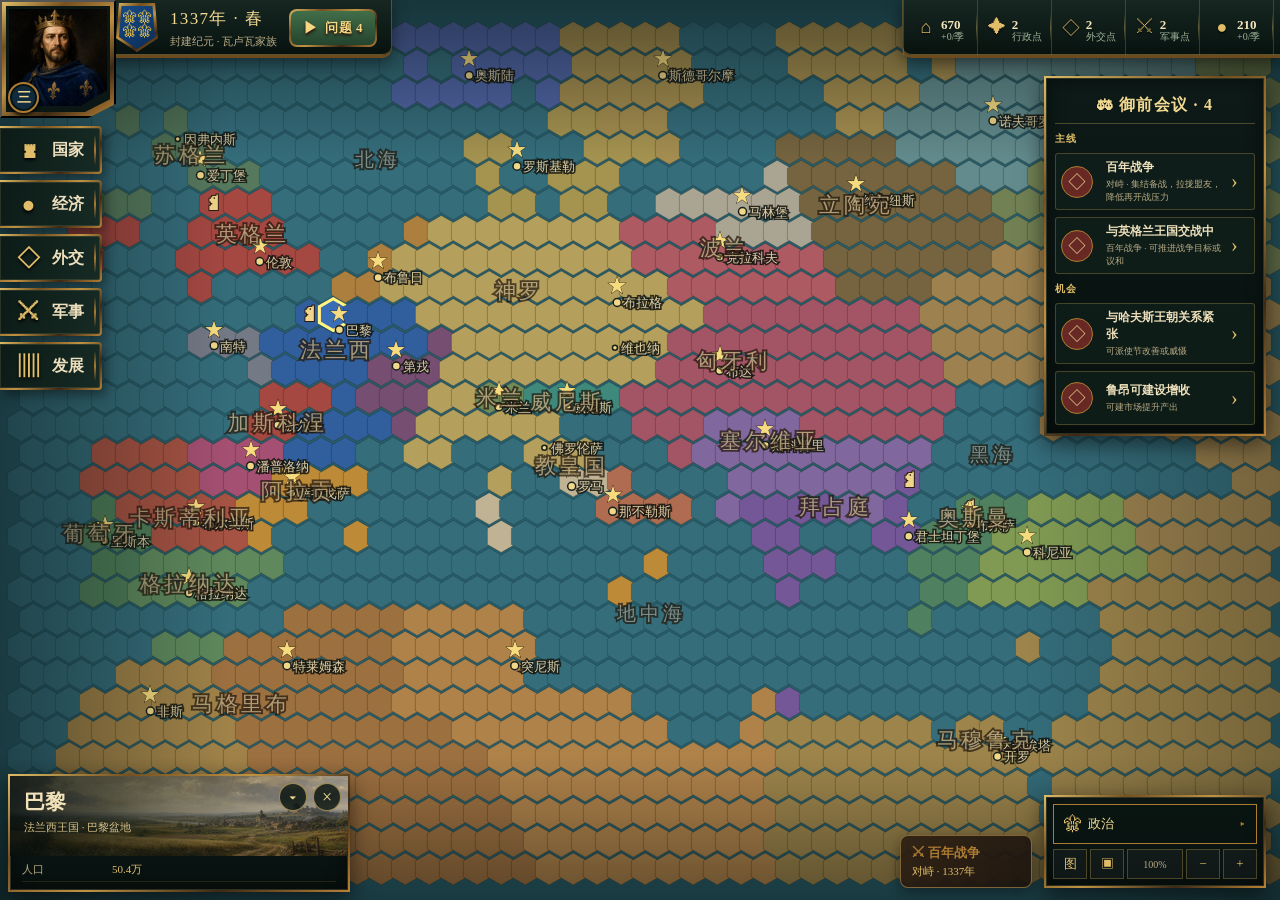
==== commit bef064f7: "fix(hifi): 32 号代码审查 5 项修复 + 局势系统 #31 优化落地 代码审查问题清单（docs/design/32）修复： - history.js 战争压力消耗按 [0,库存] 夹取" ====
--- a/prototype/hifi/index.html
+++ b/prototype/hifi/index.html
@@ -177,6 +177,16 @@
       <div class="state-dialog-body council-body" id="seasonSummaryBody"></div>
     </section>
   </div>
+  <div class="modal-layer" id="resourceLedgerModal" aria-hidden="true">
+    <section class="state-dialog metal-frame" role="dialog" aria-modal="true" aria-labelledby="resourceLedgerTitle">
+      <button class="dialog-close" data-close-dialog="resourceLedgerModal" aria-label="关闭">×</button>
+      <header class="council-head">
+        <span class="council-emblem" aria-hidden="true">§</span>
+        <div class="council-head-text"><h2 id="resourceLedgerTitle">资源账本</h2><p id="resourceLedgerSubtitle"></p></div>
+      </header>
+      <div class="state-dialog-body council-body" id="resourceLedgerBody"></div>
+    </section>
+  </div>
   <div class="modal-layer" id="struggleModal" aria-hidden="true">
     <section class="state-dialog struggle-window metal-frame" role="dialog" aria-modal="true" aria-labelledby="struggleTitle">
       <button class="dialog-close" data-close-dialog="struggleModal" aria-label="关闭">×</button>
@@ -203,23 +213,23 @@
   <script src="scripts/data/trade.js?v=1"></script>
   <script src="scripts/engine/world.js?v=5"></script>
   <script src="scripts/engine/turn.js?v=5"></script>
-  <script src="scripts/engine/politics.js?v=10"></script>
+  <script src="scripts/engine/politics.js?v=11"></script>
   <script src="scripts/engine/economy.js?v=11"></script>
   <script src="scripts/engine/diplomacy.js?v=9"></script>
-  <script src="scripts/engine/warfare.js?v=12"></script>
+  <script src="scripts/engine/warfare.js?v=13"></script>
   <script src="scripts/engine/trade.js?v=4"></script>
-  <script src="scripts/engine/history.js?v=19"></script>
-  <script src="scripts/engine/struggle.js?v=5"></script>
-  <script src="scripts/engine/objectives.js?v=2"></script>
+  <script src="scripts/engine/history.js?v=22"></script>
+  <script src="scripts/engine/struggle.js?v=8"></script>
+  <script src="scripts/engine/objectives.js?v=3"></script>
   <script src="scripts/engine/proposals.js?v=3"></script>
   <script src="scripts/engine/narrative.js?v=1"></script>
-  <script src="scripts/engine/strategy.js?v=3"></script>
+  <script src="scripts/engine/strategy.js?v=4"></script>
   <script src="scripts/ui/store.js?v=4"></script>
   <script src="scripts/ui/map.js?v=11"></script>
   <script src="scripts/ui/widgets.js?v=2"></script>
-  <script src="scripts/ui/drawers.js?v=27"></script>
+  <script src="scripts/ui/drawers.js?v=28"></script>
   <script src="scripts/ui/codex.js?v=2"></script>
-  <script src="scripts/ui/dialogs.js?v=24"></script>
-  <script src="scripts/main.js?v=26"></script>
+  <script src="scripts/ui/dialogs.js?v=26"></script>
+  <script src="scripts/main.js?v=29"></script>
 </body>
 </html>
--- a/prototype/hifi/styles/components.css
+++ b/prototype/hifi/styles/components.css
@@ -198,6 +198,12 @@
   place-content: center;
   column-gap: 5px;
   border-left: 1px solid rgba(214, 174, 89, .24);
+  cursor: pointer;
+}
+.resource-token:hover,
+.resource-token:focus-visible {
+  outline: none;
+  background: rgba(214, 174, 89, .1);
 }
 .resource-token::after {
   content: "";
@@ -569,6 +575,26 @@
 .codex-pop ul { margin: 3px 0 0; padding-left: 16px; }
 .codex-pop li { margin: 1px 0; }
 .drawer-scroll-list { max-height: 150px; overflow: auto; }
+.diplo-group {
+  margin: 0 0 4px;
+  border-top: 1px solid rgba(214,174,89,.18);
+}
+.diplo-group summary {
+  padding: 5px 0 3px;
+  color: var(--gold-2);
+  cursor: pointer;
+  font-size: 11px;
+  letter-spacing: .04em;
+  list-style: none;
+}
+.diplo-group summary::-webkit-details-marker { display: none; }
+.diplo-group summary::before {
+  content: "▸";
+  display: inline-block;
+  width: 13px;
+  color: rgba(214,174,89,.72);
+}
+.diplo-group[open] summary::before { content: "▾"; }
 /* Task C7: 外交对象搜索框。 */
 .diplo-search {
   width: 100%;
@@ -723,6 +749,13 @@
   opacity: .82;
 }
 .issue-panel.issue-empty #issueList { display: none; }
+.issue-group-title {
+  margin: 8px 0 2px;
+  color: var(--gold-2);
+  font-size: 10px;
+  font-weight: 700;
+  letter-spacing: .08em;
+}
 .issue {
   width: 100%;
   min-height: 54px;
